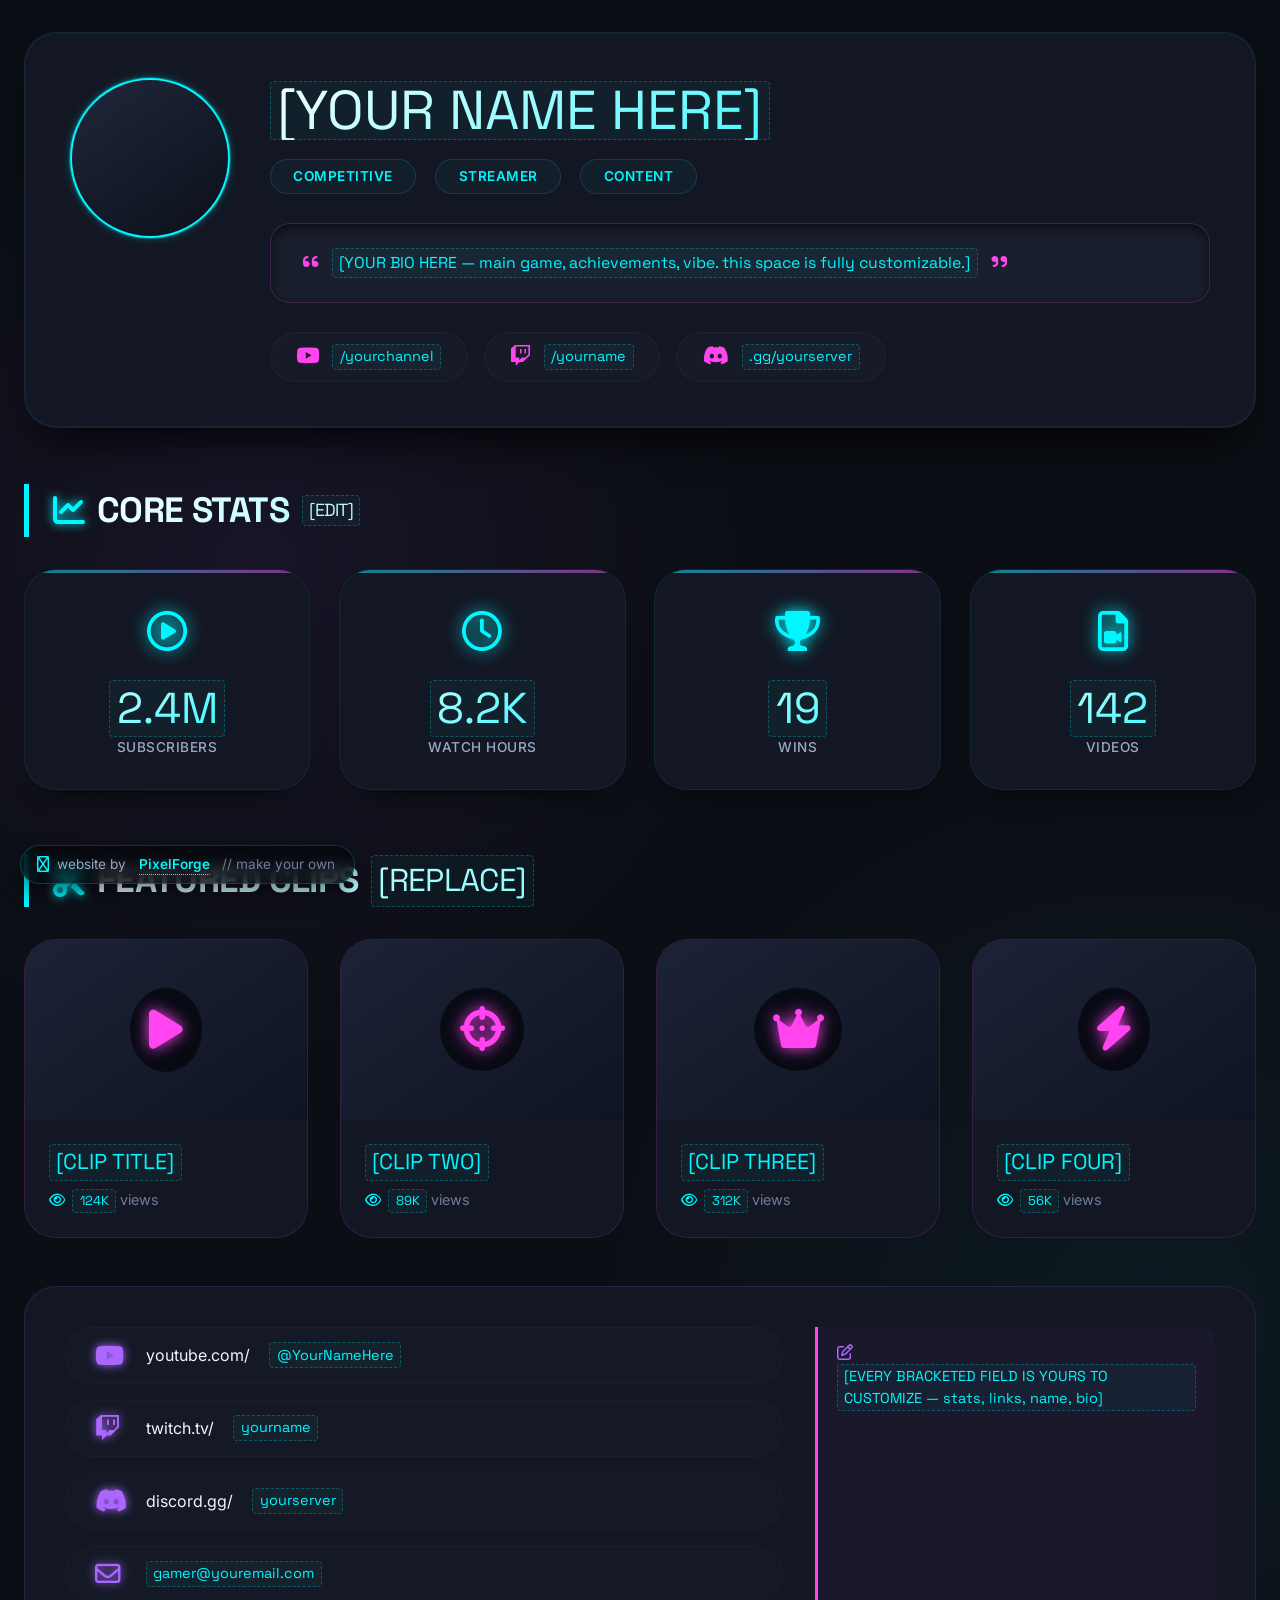
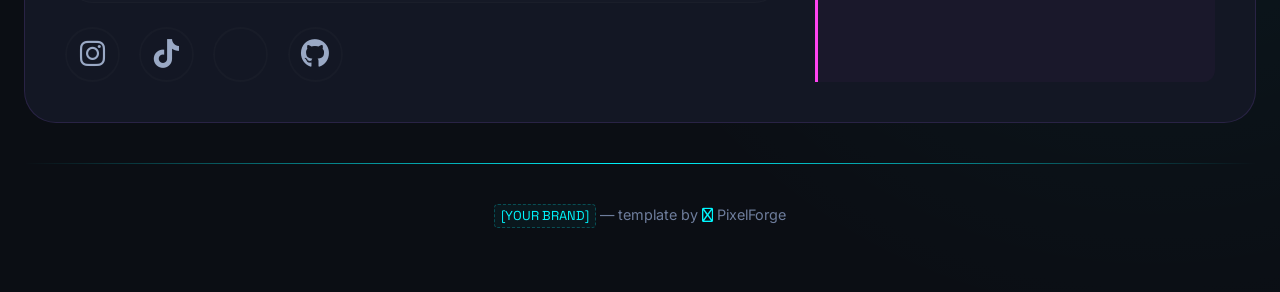
==== gamerexample.html @ 0cd2b191 "Create gamerexample.html" ====
<!DOCTYPE html>
<html lang="en">
<head>
  <meta charset="UTF-8">
  <meta name="viewport" content="width=device-width, initial-scale=1.0">
  <title>neon//axiom · gamer portfolio template</title>
  <!-- Font Awesome 6 (free) -->
  <link rel="stylesheet" href="https://cdnjs.cloudflare.com/ajax/libs/font-awesome/6.0.0-beta3/css/all.min.css">
  <!-- Google Fonts: Inter + Space Grotesk for sharp tech vibe -->
  <link rel="preconnect" href="https://fonts.googleapis.com">
  <link rel="preconnect" href="https://fonts.gstatic.com" crossorigin>
  <link href="https://fonts.googleapis.com/css2?family=Inter:opsz,wght@14..32,400;14..32,600;14..32,800&family=Space+Grotesk:wght@400;500;700&display=swap" rel="stylesheet">
  <style>
    /* -------------------- RESET — hard clean -------------------- */
    * {
      margin: 0;
      padding: 0;
      box-sizing: border-box;
    }

    /* -------------------- DESIGN TOKENS — precise -------------------- */
    :root {
      --black: #03050a;
      --bg-deep: #0b0e14;
      --bg-elevated: #131724;
      --bg-card: #1a1f2d;
      --border-dim: rgba(20, 240, 255, 0.08);
      --border-active: rgba(0, 255, 255, 0.3);
      --text-primary: #f0f6ff;
      --text-secondary: #9aa9c5;
      --text-muted: #6e7d9c;
      --neon-cyan: #00f7ff;
      --neon-magenta: #ff44f0;
      --neon-purple: #aa66ff;
      --glow-cyan: 0 0 2px #00f7ff, 0 0 8px rgba(0, 247, 255, 0.3);
      --glow-magenta: 0 0 2px #ff44f0, 0 0 8px rgba(255, 68, 240, 0.3);
      --transition: all 0.2s cubic-bezier(0.16, 1, 0.3, 1);
      --radius-xl: 2rem;
      --radius-lg: 1.25rem;
      --radius-md: 0.75rem;
      --font-display: 'Space Grotesk', sans-serif;
      --font-body: 'Inter', sans-serif;
    }

    body {
      background: var(--bg-deep);
      background-image: 
        radial-gradient(circle at 20% 30%, rgba(170, 102, 255, 0.08) 0%, transparent 30%),
        radial-gradient(circle at 90% 70%, rgba(0, 247, 255, 0.05) 0%, transparent 35%);
      font-family: var(--font-body);
      color: var(--text-primary);
      line-height: 1.5;
      min-height: 100vh;
      display: flex;
      align-items: center;
      justify-content: center;
      padding: 2rem 1.5rem;
    }

    .template-container {
      max-width: 1300px;
      width: 100%;
      margin: 0 auto;
      position: relative;
    }

    /* -------------------- UTILITY — placeholder markers (subtle) -------------------- */
    .placeholder-marker {
      display: inline-block;
      background: rgba(0, 247, 255, 0.04);
      border: 1px dashed rgba(0, 247, 255, 0.25);
      border-radius: 4px;
      padding: 0.08rem 0.4rem;
      font-family: var(--font-display);
      font-weight: 400;
      color: var(--neon-cyan);
      transition: var(--transition);
      font-size: 0.9em;
    }
    .placeholder-marker:hover {
      background: rgba(0, 247, 255, 0.1);
      border-color: var(--neon-cyan);
      box-shadow: var(--glow-cyan);
    }

    .placeholder-block {
      background: rgba(255, 68, 240, 0.03);
      border-left: 3px solid var(--neon-magenta);
      padding: 0.8rem 1.2rem;
      border-radius: 0 var(--radius-md) var(--radius-md) 0;
      font-size: 1rem;
      color: var(--text-secondary);
    }

    /* -------------------- SECTION TITLES -------------------- */
    .section-heading {
      font-family: var(--font-display);
      font-weight: 700;
      font-size: 2.2rem;
      letter-spacing: -0.02em;
      margin-bottom: 2rem;
      display: flex;
      align-items: center;
      gap: 0.8rem;
      border-left: 5px solid var(--neon-cyan);
      padding-left: 1.5rem;
      text-transform: uppercase;
      background: linear-gradient(135deg, #fff, var(--neon-cyan));
      -webkit-background-clip: text;
      -webkit-text-fill-color: transparent;
      background-clip: text;
    }
    .section-heading i {
      color: var(--neon-cyan);
      -webkit-text-fill-color: initial;
      background: none;
      font-size: 2rem;
      filter: drop-shadow(0 0 5px currentColor);
    }

    /* -------------------- HEADER / PROFILE (premium card) -------------------- */
    .profile-panel {
      display: flex;
      flex-wrap: wrap;
      gap: 2.5rem;
      background: var(--bg-elevated);
      border-radius: var(--radius-xl);
      padding: 2.8rem;
      margin-bottom: 3.5rem;
      border: 1px solid var(--border-dim);
      box-shadow: 0 25px 45px -20px #000, 0 0 0 1px rgba(0,247,255,0.05) inset;
      backdrop-filter: blur(8px);
    }

    .profile-avatar {
      flex: 0 0 160px;
      height: 160px;
      background: linear-gradient(145deg, #20273a, #0c101b);
      border-radius: 50%;
      display: flex;
      align-items: center;
      justify-content: center;
      font-size: 5.2rem;
      color: var(--neon-cyan);
      border: 2px solid var(--neon-cyan);
      box-shadow: var(--glow-cyan);
      transition: var(--transition);
    }
    .profile-avatar:hover {
      border-color: var(--neon-magenta);
      box-shadow: 0 0 0 3px rgba(255,68,240,0.5), 0 0 30px #ff44f0;
      transform: scale(1.02);
    }

    .profile-info {
      flex: 1;
      min-width: 300px;
    }

    .display-name {
      font-size: 3.8rem;
      font-weight: 800;
      font-family: var(--font-display);
      line-height: 1;
      margin-bottom: 0.75rem;
      background: linear-gradient(145deg, #ffffff, var(--neon-cyan) 80%);
      -webkit-background-clip: text;
      -webkit-text-fill-color: transparent;
    }

    .badge-strip {
      display: flex;
      flex-wrap: wrap;
      gap: 0.7rem 1.2rem;
      margin: 1.2rem 0 1rem;
    }
    .badge-strip span {
      background: rgba(0,247,255,0.03);
      border: 1px solid rgba(0,247,255,0.15);
      border-radius: 40px;
      padding: 0.4rem 1.4rem;
      font-size: 0.85rem;
      font-weight: 600;
      letter-spacing: 0.5px;
      color: var(--neon-cyan);
      text-transform: uppercase;
    }

    .bio-card {
      background: var(--bg-card);
      border-radius: var(--radius-lg);
      padding: 1.5rem 2rem;
      margin: 1.8rem 0;
      border: 1px solid rgba(255,68,240,0.15);
      box-shadow: inset 0 4px 12px rgba(0,0,0,0.6);
      color: var(--text-secondary);
      font-size: 1.1rem;
      line-height: 1.6;
    }

    .social-links-row {
      display: flex;
      flex-wrap: wrap;
      gap: 1rem;
    }
    .social-chip {
      background: rgba(255,255,255,0.02);
      border: 1px solid rgba(255,255,255,0.03);
      border-radius: 60px;
      padding: 0.7rem 1.6rem;
      display: inline-flex;
      align-items: center;
      gap: 0.8rem;
      font-size: 1rem;
      color: var(--text-primary);
      text-decoration: none;
      transition: var(--transition);
    }
    .social-chip i {
      color: var(--neon-magenta);
      font-size: 1.3rem;
    }
    .social-chip:hover {
      border-color: var(--neon-magenta);
      box-shadow: 0 0 15px var(--neon-magenta);
      background: rgba(255,68,240,0.1);
      transform: translateY(-2px);
    }

    /* -------------------- STATS CARDS (minimal, strong) -------------------- */
    .stat-grid {
      display: grid;
      grid-template-columns: repeat(auto-fit, minmax(180px, 1fr));
      gap: 1.8rem;
      margin-bottom: 4rem;
    }

    .stat-tile {
      background: var(--bg-elevated);
      border-radius: var(--radius-xl);
      padding: 2rem 1.5rem;
      border: 1px solid var(--border-dim);
      transition: var(--transition);
      text-align: center;
      box-shadow: 0 15px 30px -20px #000;
      position: relative;
      overflow: hidden;
    }
    .stat-tile::after {
      content: '';
      position: absolute;
      top: 0;
      left: 0;
      width: 100%;
      height: 3px;
      background: linear-gradient(90deg, var(--neon-cyan), var(--neon-magenta));
      opacity: 0.5;
    }
    .stat-tile:hover {
      border-color: var(--neon-cyan);
      box-shadow: 0 0 20px rgba(0,247,255,0.2), 0 20px 30px -18px #000;
      transform: translateY(-4px);
    }

    .stat-icon {
      font-size: 2.5rem;
      color: var(--neon-cyan);
      filter: drop-shadow(0 0 8px currentColor);
      margin-bottom: 1rem;
    }

    .stat-number {
      font-family: var(--font-display);
      font-size: 3rem;
      font-weight: 700;
      line-height: 1.2;
      background: linear-gradient(145deg, #fff, var(--neon-cyan));
      -webkit-background-clip: text;
      -webkit-text-fill-color: transparent;
    }

    .stat-label {
      color: var(--text-secondary);
      font-weight: 500;
      text-transform: uppercase;
      letter-spacing: 0.5px;
      font-size: 0.85rem;
    }

    /* -------------------- CLIPS GRID (gaming showcase) -------------------- */
    .clips-grid {
      display: grid;
      grid-template-columns: repeat(auto-fit, minmax(260px, 1fr));
      gap: 2rem;
      margin: 2rem 0 3rem;
    }

    .clip-frame {
      background: var(--bg-elevated);
      border-radius: var(--radius-xl);
      border: 1px solid rgba(255,68,240,0.15);
      transition: var(--transition);
      overflow: hidden;
    }
    .clip-frame:hover {
      border-color: var(--neon-magenta);
      box-shadow: 0 0 28px rgba(255,68,240,0.25);
      transform: scale(1.02) translateY(-5px);
    }

    .clip-thumb {
      background: linear-gradient(145deg, #1c2337, #0f1422);
      height: 180px;
      display: flex;
      align-items: center;
      justify-content: center;
      font-size: 3.8rem;
      color: var(--neon-magenta);
      text-shadow: 0 0 15px currentColor;
      position: relative;
    }
    .clip-thumb i {
      background: rgba(3,5,10,0.7);
      padding: 1.2rem;
      border-radius: 50%;
      backdrop-filter: blur(4px);
      font-size: 2.8rem;
    }

    .clip-meta {
      padding: 1.5rem;
    }
    .clip-title {
      font-size: 1.5rem;
      font-weight: 700;
      font-family: var(--font-display);
      display: flex;
      justify-content: space-between;
      align-items: center;
      margin-bottom: 0.5rem;
    }
    .clip-views {
      color: var(--text-muted);
      font-size: 0.9rem;
    }
    .clip-views i {
      color: var(--neon-cyan);
      margin-right: 0.2rem;
    }

    /* -------------------- CONTACT / SOCIAL SECTION (clean) -------------------- */
    .contact-section {
      background: var(--bg-elevated);
      border-radius: var(--radius-xl);
      padding: 2.5rem;
      border: 1px solid rgba(170,102,255,0.15);
      margin-top: 2rem;
      display: flex;
      flex-wrap: wrap;
      gap: 2rem;
    }

    .contact-list {
      flex: 2;
      min-width: 280px;
    }

    .contact-item {
      display: flex;
      align-items: center;
      gap: 1.2rem;
      background: rgba(255,255,255,0.01);
      border: 1px solid rgba(255,255,255,0.02);
      border-radius: 60px;
      padding: 0.9rem 1.8rem;
      margin-bottom: 1rem;
      transition: var(--transition);
    }
    .contact-item i {
      width: 2rem;
      color: var(--neon-purple);
      font-size: 1.6rem;
      filter: drop-shadow(0 0 5px currentColor);
    }
    .contact-item:hover {
      border-color: var(--neon-purple);
      box-shadow: 0 0 18px rgba(170,102,255,0.3);
      background: rgba(170,102,255,0.05);
    }
    .contact-item a {
      color: var(--text-primary);
      text-decoration: none;
      border-bottom: 1px dashed var(--neon-purple);
    }

    .social-grid {
      display: flex;
      gap: 1.2rem;
      flex-wrap: wrap;
      margin-top: 1.5rem;
    }
    .social-icon {
      width: 55px;
      height: 55px;
      border-radius: 55px;
      border: 2px solid rgba(255,255,255,0.02);
      display: flex;
      align-items: center;
      justify-content: center;
      font-size: 1.8rem;
      color: var(--text-secondary);
      transition: var(--transition);
      text-decoration: none;
    }
    .social-icon:hover {
      border-color: var(--neon-cyan);
      color: var(--neon-cyan);
      box-shadow: 0 0 20px var(--neon-cyan);
      transform: translateY(-4px);
    }

    /* -------------------- PIXELFORGE TRADEMARK (bottom left) -------------------- */
    .pixelforge-brand {
      position: fixed;
      bottom: 16px;
      left: 20px;
      z-index: 999;
      background: rgba(3,5,10,0.7);
      backdrop-filter: blur(8px);
      border: 1px solid rgba(0,247,255,0.2);
      border-radius: 40px;
      padding: 0.5rem 1.2rem 0.5rem 1rem;
      font-size: 0.85rem;
      color: var(--text-secondary);
      box-shadow: 0 8px 20px rgba(0,0,0,0.5);
      transition: var(--transition);
      display: inline-flex;
      align-items: center;
      gap: 0.5rem;
      font-family: var(--font-body);
    }
    .pixelforge-brand i {
      color: var(--neon-cyan);
      font-size: 1rem;
    }
    .pixelforge-brand a {
      color: var(--neon-cyan);
      text-decoration: none;
      font-weight: 600;
      margin-left: 0.3rem;
      border-bottom: 1px dotted currentColor;
    }
    .pixelforge-brand a:hover {
      color: var(--neon-magenta);
    }
    .pixelforge-brand:hover {
      border-color: var(--neon-cyan);
      box-shadow: 0 0 15px rgba(0,247,255,0.3);
    }

    /* -------------------- RESPONSIVE -------------------- */
    @media (max-width: 700px) {
      .profile-panel { text-align: center; justify-content: center; }
      .display-name { font-size: 2.8rem; }
      .section-heading { font-size: 1.8rem; }
      .pixelforge-brand { bottom: 10px; left: 10px; font-size: 0.75rem; padding: 0.3rem 0.9rem; }
    }

    /* tiny additional polish */
    hr {
      border: none;
      height: 1px;
      background: linear-gradient(90deg, transparent, var(--neon-cyan), transparent);
      margin: 2.5rem 0 1.5rem;
    }
  </style>
</head>
<body>
  <div class="template-container">

    <!-- PROFILE HEADER — every placeholder is intentional, no emoji -->
    <div class="profile-panel">
      <div class="profile-avatar">
        <i class="fa-solid fa-joystick"></i>
      </div>
      <div class="profile-info">
        <div class="display-name">
          <span class="placeholder-marker">[YOUR NAME HERE]</span>
        </div>
        <div class="badge-strip">
          <span>COMPETITIVE</span>
          <span>STREAMER</span>
          <span>CONTENT</span>
        </div>
        <div class="bio-card">
          <i class="fa-solid fa-quote-left" style="color: var(--neon-magenta); margin-right: 0.5rem;"></i>
          <span class="placeholder-marker">[YOUR BIO HERE — main game, achievements, vibe. this space is fully customizable.]</span>
          <i class="fa-solid fa-quote-right" style="color: var(--neon-magenta); margin-left: 0.5rem;"></i>
        </div>
        <div class="social-links-row">
          <a href="#" class="social-chip"><i class="fa-brands fa-youtube"></i> <span class="placeholder-marker">/yourchannel</span></a>
          <a href="#" class="social-chip"><i class="fa-brands fa-twitch"></i> <span class="placeholder-marker">/yourname</span></a>
          <a href="#" class="social-chip"><i class="fa-brands fa-discord"></i> <span class="placeholder-marker">.gg/yourserver</span></a>
        </div>
      </div>
    </div>

    <!-- STATS GRID — strong numbers -->
    <div>
      <div class="section-heading">
        <i class="fa-solid fa-chart-line"></i> core stats <span class="placeholder-marker" style="font-size: 1.1rem;">[edit]</span>
      </div>
      <div class="stat-grid">
        <div class="stat-tile">
          <div class="stat-icon"><i class="fa-regular fa-circle-play"></i></div>
          <div class="stat-number"><span class="placeholder-marker">2.4M</span></div>
          <div class="stat-label">subscribers</div>
        </div>
        <div class="stat-tile">
          <div class="stat-icon"><i class="fa-regular fa-clock"></i></div>
          <div class="stat-number"><span class="placeholder-marker">8.2K</span></div>
          <div class="stat-label">watch hours</div>
        </div>
        <div class="stat-tile">
          <div class="stat-icon"><i class="fa-solid fa-trophy"></i></div>
          <div class="stat-number"><span class="placeholder-marker">19</span></div>
          <div class="stat-label">wins</div>
        </div>
        <div class="stat-tile">
          <div class="stat-icon"><i class="fa-regular fa-file-video"></i></div>
          <div class="stat-number"><span class="placeholder-marker">142</span></div>
          <div class="stat-label">videos</div>
        </div>
      </div>
    </div>

    <!-- CLIPS SECTION (featured) -->
    <div>
      <div class="section-heading">
        <i class="fa-solid fa-scissors"></i> featured clips <span class="placeholder-marker">[replace]</span>
      </div>
      <div class="clips-grid">
        <div class="clip-frame">
          <div class="clip-thumb"><i class="fa-solid fa-play"></i></div>
          <div class="clip-meta">
            <div class="clip-title">
              <span class="placeholder-marker">[CLIP TITLE]</span>
            </div>
            <div class="clip-views"><i class="fa-regular fa-eye"></i> <span class="placeholder-marker">124K</span> views</div>
          </div>
        </div>
        <div class="clip-frame">
          <div class="clip-thumb"><i class="fa-solid fa-crosshairs"></i></div>
          <div class="clip-meta">
            <div class="clip-title">
              <span class="placeholder-marker">[CLIP TWO]</span>
            </div>
            <div class="clip-views"><i class="fa-regular fa-eye"></i> <span class="placeholder-marker">89K</span> views</div>
          </div>
        </div>
        <div class="clip-frame">
          <div class="clip-thumb"><i class="fa-solid fa-crown"></i></div>
          <div class="clip-meta">
            <div class="clip-title">
              <span class="placeholder-marker">[CLIP THREE]</span>
            </div>
            <div class="clip-views"><i class="fa-regular fa-eye"></i> <span class="placeholder-marker">312K</span> views</div>
          </div>
        </div>
        <div class="clip-frame">
          <div class="clip-thumb"><i class="fa-solid fa-bolt"></i></div>
          <div class="clip-meta">
            <div class="clip-title">
              <span class="placeholder-marker">[CLIP FOUR]</span>
            </div>
            <div class="clip-views"><i class="fa-regular fa-eye"></i> <span class="placeholder-marker">56K</span> views</div>
          </div>
        </div>
      </div>
    </div>

    <!-- CONTACT + SOCIAL -->
    <div class="contact-section">
      <div class="contact-list">
        <div class="contact-item">
          <i class="fa-brands fa-youtube"></i> 
          youtube.com/<span class="placeholder-marker">@YourNameHere</span>
        </div>
        <div class="contact-item">
          <i class="fa-brands fa-twitch"></i> 
          twitch.tv/<span class="placeholder-marker">yourname</span>
        </div>
        <div class="contact-item">
          <i class="fa-brands fa-discord"></i> 
          discord.gg/<span class="placeholder-marker">yourserver</span>
        </div>
        <div class="contact-item">
          <i class="fa-regular fa-envelope"></i> 
          <span class="placeholder-marker">gamer@youremail.com</span>
        </div>
        <div class="social-grid">
          <a href="#" class="social-icon"><i class="fa-brands fa-instagram"></i></a>
          <a href="#" class="social-icon"><i class="fa-brands fa-tiktok"></i></a>
          <a href="#" class="social-icon"><i class="fa-brands fa-x-twitter"></i></a>
          <a href="#" class="social-icon"><i class="fa-brands fa-github"></i></a>
        </div>
      </div>
      <div class="placeholder-block" style="flex:1; min-width:200px;">
        <i class="fa-regular fa-pen-to-square" style="color: var(--neon-purple);"></i> 
        <span class="placeholder-marker">[EVERY BRACKETED FIELD IS YOURS TO CUSTOMIZE — stats, links, name, bio]</span>
      </div>
    </div>

    <!-- subtle divider -->
    <hr>

    <!-- bottom note — not a footer but still part of template -->
    <div style="text-align: center; color: var(--text-muted); font-size: 0.9rem; padding: 1rem 0 2rem;">
      <span class="placeholder-marker">[YOUR BRAND]</span> — template by <i class="fa-regular fa-cube" style="color: var(--neon-cyan);"></i> PixelForge
    </div>

    <!-- PIXELFORGE TRADEMARK — bottom left fixed (exactly as requested) -->
    <div class="pixelforge-brand">
      <i class="fa-regular fa-cube"></i> website by <a href="https://pixelforgebusiness.github.io" target="_blank">PixelForge</a> 
      <span style="color: var(--text-muted); margin-left: 0.25rem;">// make your own</span>
    </div>
  </div>
</body>
</html>
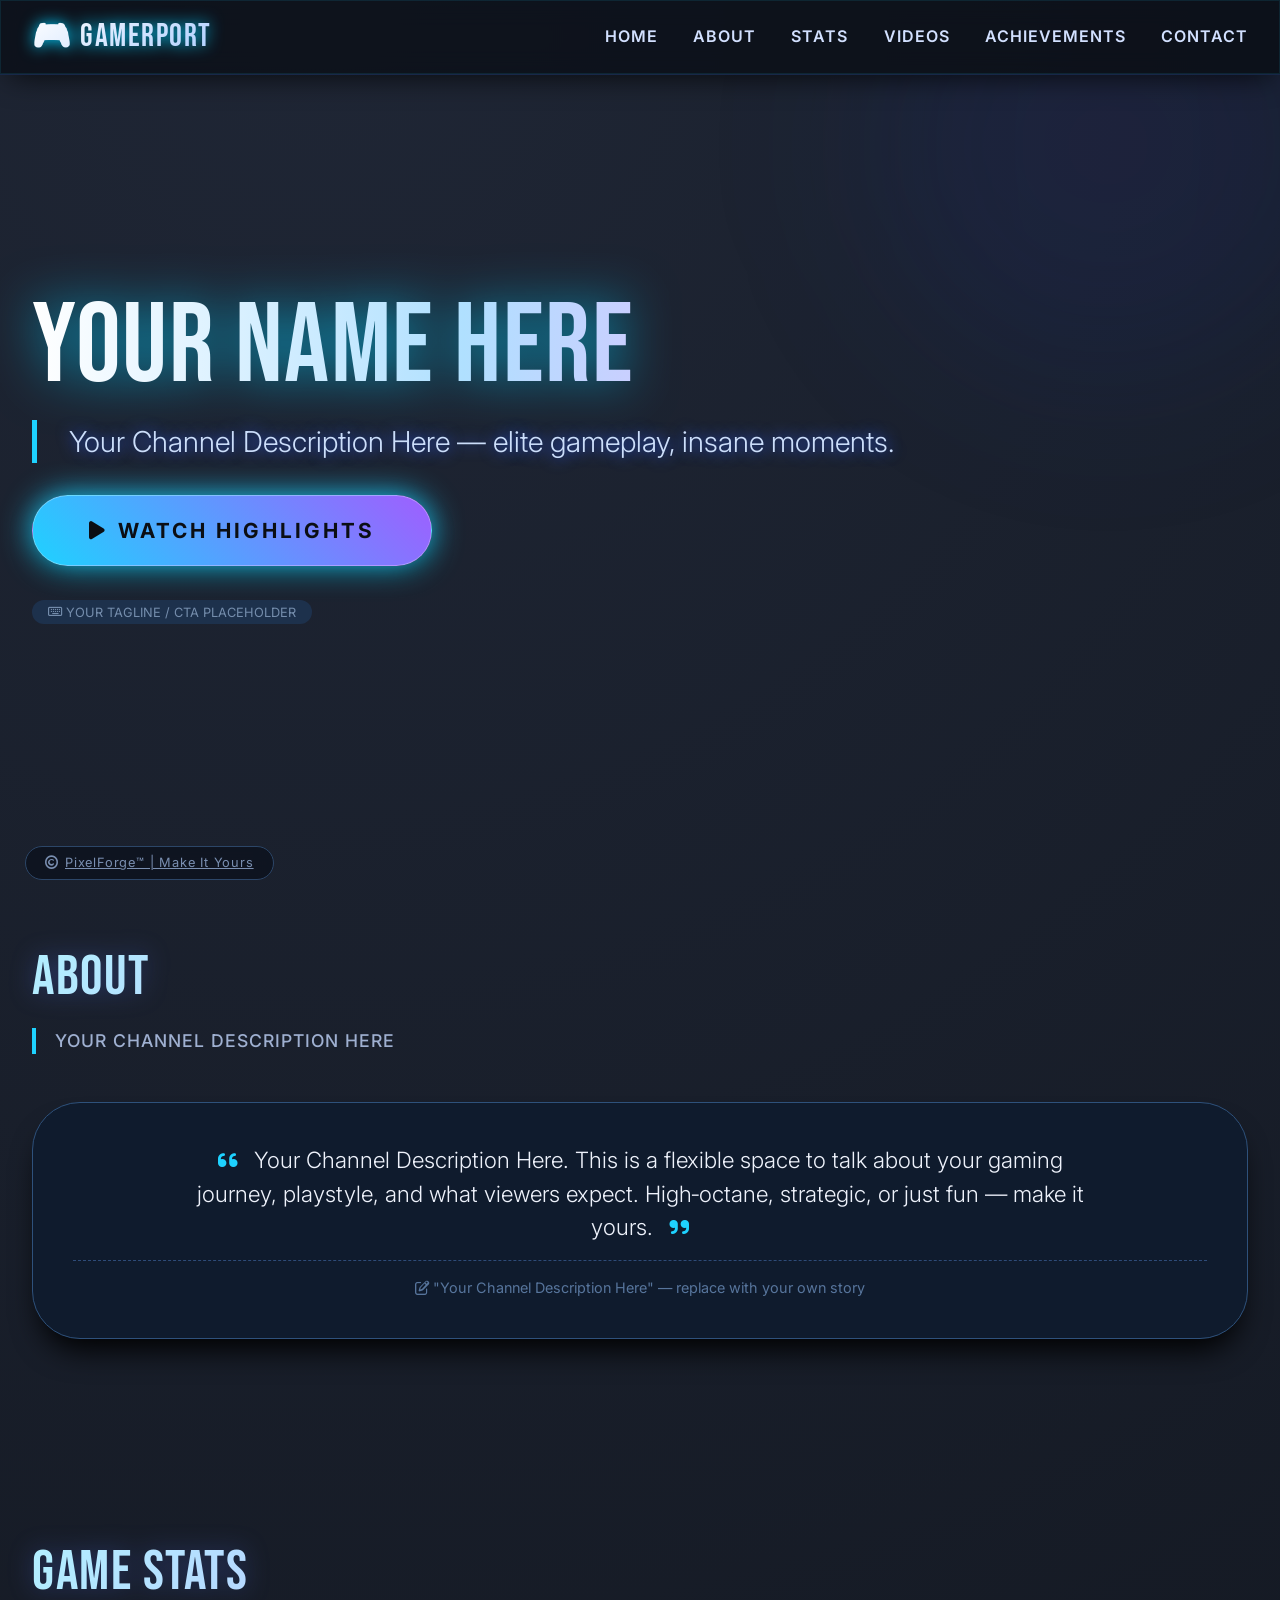
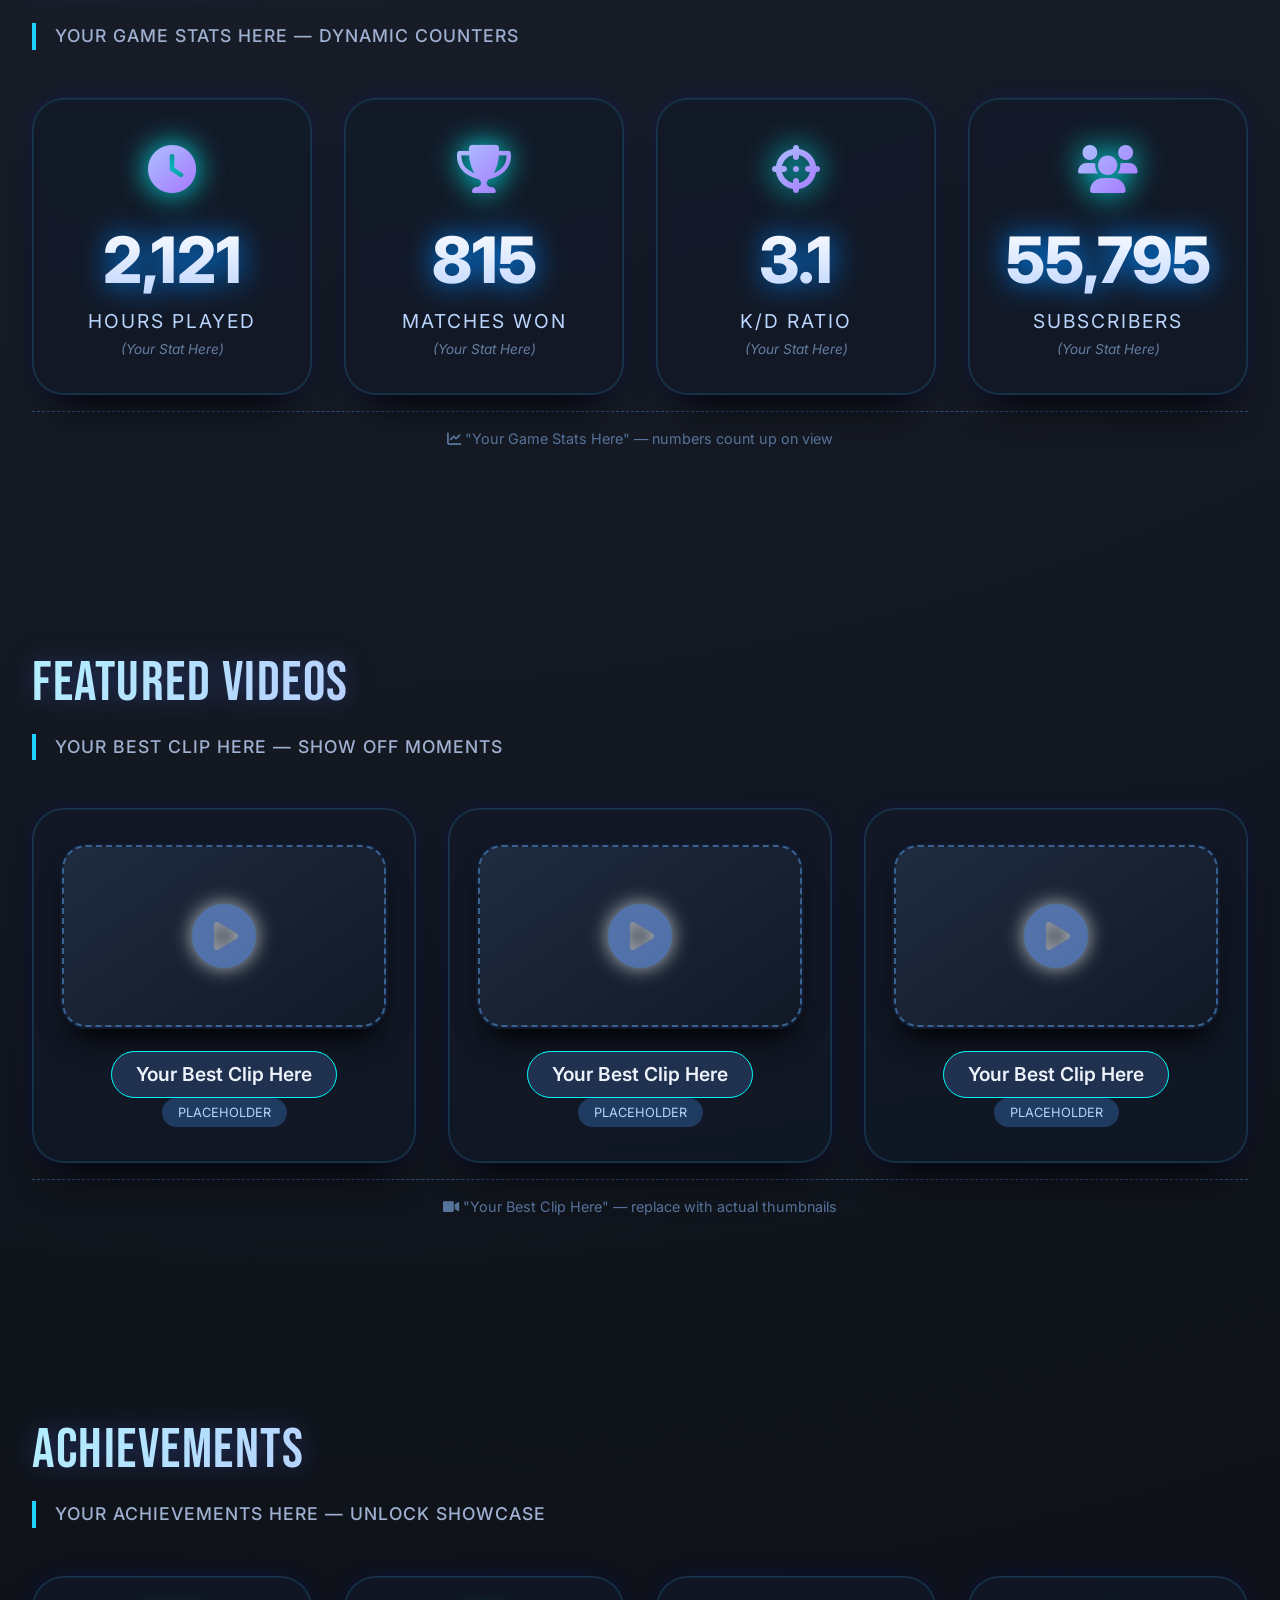
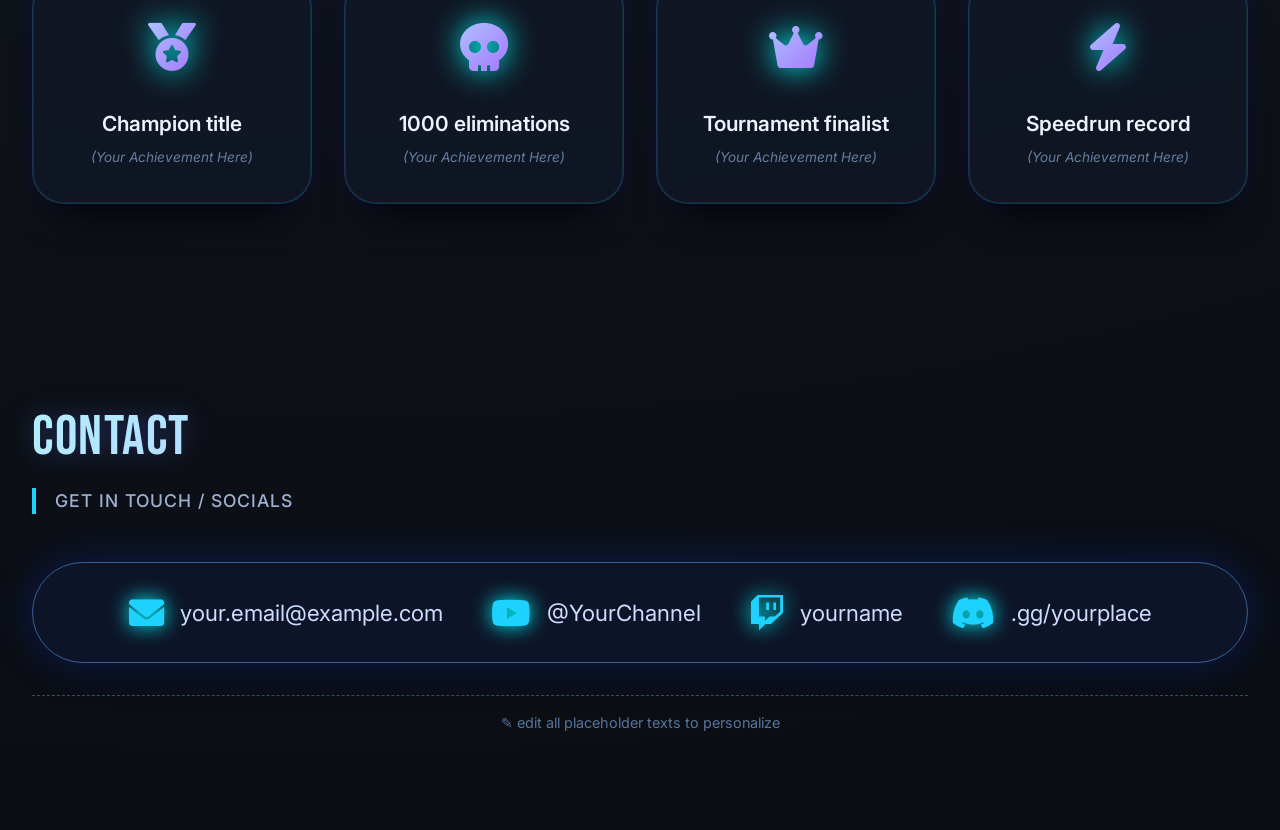
==== commit 59686fd6: "Update gamerexample.html" ====
--- a/gamerexample.html
+++ b/gamerexample.html
@@ -3,627 +3,672 @@
 <head>
   <meta charset="UTF-8">
   <meta name="viewport" content="width=device-width, initial-scale=1.0">
-  <title>neon//axiom · gamer portfolio template</title>
-  <!-- Font Awesome 6 (free) -->
+  <title>PixelForge · Gamer Portfolio</title>
+  <!-- Font Awesome 6 (free) + Google Fonts -->
   <link rel="stylesheet" href="https://cdnjs.cloudflare.com/ajax/libs/font-awesome/6.0.0-beta3/css/all.min.css">
-  <!-- Google Fonts: Inter + Space Grotesk for sharp tech vibe -->
-  <link rel="preconnect" href="https://fonts.googleapis.com">
-  <link rel="preconnect" href="https://fonts.gstatic.com" crossorigin>
-  <link href="https://fonts.googleapis.com/css2?family=Inter:opsz,wght@14..32,400;14..32,600;14..32,800&family=Space+Grotesk:wght@400;500;700&display=swap" rel="stylesheet">
+  <link href="https://fonts.googleapis.com/css2?family=Bebas+Neue&family=Inter:opsz,wght@14..32,400;14..32,500;14..32,600;14..32,700&display=swap" rel="stylesheet">
   <style>
-    /* -------------------- RESET — hard clean -------------------- */
     * {
       margin: 0;
       padding: 0;
       box-sizing: border-box;
     }
 
-    /* -------------------- DESIGN TOKENS — precise -------------------- */
-    :root {
-      --black: #03050a;
-      --bg-deep: #0b0e14;
-      --bg-elevated: #131724;
-      --bg-card: #1a1f2d;
-      --border-dim: rgba(20, 240, 255, 0.08);
-      --border-active: rgba(0, 255, 255, 0.3);
-      --text-primary: #f0f6ff;
-      --text-secondary: #9aa9c5;
-      --text-muted: #6e7d9c;
-      --neon-cyan: #00f7ff;
-      --neon-magenta: #ff44f0;
-      --neon-purple: #aa66ff;
-      --glow-cyan: 0 0 2px #00f7ff, 0 0 8px rgba(0, 247, 255, 0.3);
-      --glow-magenta: 0 0 2px #ff44f0, 0 0 8px rgba(255, 68, 240, 0.3);
-      --transition: all 0.2s cubic-bezier(0.16, 1, 0.3, 1);
-      --radius-xl: 2rem;
-      --radius-lg: 1.25rem;
-      --radius-md: 0.75rem;
-      --font-display: 'Space Grotesk', sans-serif;
-      --font-body: 'Inter', sans-serif;
+    html {
+      scroll-behavior: smooth;
     }
 
     body {
-      background: var(--bg-deep);
-      background-image: 
-        radial-gradient(circle at 20% 30%, rgba(170, 102, 255, 0.08) 0%, transparent 30%),
-        radial-gradient(circle at 90% 70%, rgba(0, 247, 255, 0.05) 0%, transparent 35%);
-      font-family: var(--font-body);
-      color: var(--text-primary);
+      background-color: #0b0e14;
+      background-image: radial-gradient(circle at 25% 0%, #1f2635 0%, #0a0d12 98%);
+      color: #eef2fb;
+      font-family: 'Inter', sans-serif;
       line-height: 1.5;
+      font-weight: 400;
       min-height: 100vh;
+      position: relative;
+    }
+
+    /* ===== CUSTOM SCROLLBAR ===== */
+    ::-webkit-scrollbar { width: 8px; }
+    ::-webkit-scrollbar-track { background: #131a24; }
+    ::-webkit-scrollbar-thumb { background: #3d4e6b; border-radius: 8px; }
+    ::-webkit-scrollbar-thumb:hover { background: #5f7bbf; }
+
+    /* ===== TYPOGRAPHY ===== */
+    h1, h2, h3, .nav-logo {
+      font-family: 'Bebas Neue', cursive;
+      letter-spacing: 1.5px;
+      font-weight: 400;
+      text-transform: uppercase;
+    }
+
+    h2 {
+      font-size: 3.5rem;
+      background: linear-gradient(130deg, #b2f0ff, #c57cff);
+      -webkit-background-clip: text;
+      -webkit-text-fill-color: transparent;
+      background-clip: text;
+      margin-bottom: 0.5rem;
+      filter: drop-shadow(0 0 12px #4f6fef55);
+    }
+
+    .section-sub {
+      color: #9fb0d1;
+      font-size: 1.1rem;
+      letter-spacing: 1px;
+      margin-bottom: 3rem;
+      border-left: 4px solid #1ed2ff;
+      padding-left: 1.2rem;
+      text-transform: uppercase;
+      font-weight: 500;
+    }
+
+    /* ===== NAVIGATION (sticky, glass) ===== */
+    nav {
+      position: sticky;
+      top: 0;
+      z-index: 50;
+      backdrop-filter: blur(12px);
+      background: rgba(8, 12, 19, 0.7);
+      border-bottom: 1px solid rgba(64, 128, 255, 0.2);
+      box-shadow: 0 10px 30px -10px rgba(0, 0, 0, 0.8), 0 0 0 1px rgba(30, 210, 255, 0.1) inset;
+    }
+
+    .nav-container {
+      max-width: 1400px;
+      margin: 0 auto;
+      padding: 0.8rem 2rem;
+      display: flex;
+      align-items: center;
+      justify-content: space-between;
+    }
+
+    .nav-logo {
+      font-size: 2rem;
+      background: linear-gradient(145deg, #fff, #aaccff);
+      -webkit-background-clip: text;
+      -webkit-text-fill-color: transparent;
+      filter: drop-shadow(0 0 8px #00d0ff);
+    }
+
+    .nav-links {
+      display: flex;
+      gap: 2.2rem;
+    }
+
+    .nav-links a {
+      color: #d2e0ff;
+      text-decoration: none;
+      font-weight: 600;
+      font-size: 1rem;
+      text-transform: uppercase;
+      letter-spacing: 1px;
+      padding: 0.4rem 0;
+      border-bottom: 2px solid transparent;
+      transition: 0.2s ease;
+    }
+
+    .nav-links a:hover {
+      color: #fff;
+      border-bottom-color: #1ed2ff;
+      text-shadow: 0 0 8px cyan;
+    }
+
+    /* ===== SECTIONS (reveal animation) ===== */
+    .section {
+      max-width: 1300px;
+      margin: 0 auto;
+      padding: 6rem 2rem;
+      opacity: 0;
+      transform: translateY(40px);
+      transition: opacity 0.8s cubic-bezier(0.2, 0.9, 0.1, 1), transform 0.8s cubic-bezier(0.2, 0.9, 0.1, 1);
+    }
+
+    .section.show {
+      opacity: 1;
+      transform: translateY(0);
+    }
+
+    /* ===== HERO ===== */
+    .hero {
+      min-height: 85vh;
+      display: flex;
+      align-items: center;
+      position: relative;
+      overflow: hidden;
+    }
+
+    .hero::after {
+      content: '';
+      position: absolute;
+      top: -30%;
+      right: -10%;
+      width: 600px;
+      height: 600px;
+      background: radial-gradient(circle, #4b2c8f20 0%, #1030a020 40%, transparent 70%);
+      filter: blur(70px);
+      z-index: -1;
+    }
+
+    .hero-content {
+      max-width: 900px;
+    }
+
+    .hero h1 {
+      font-size: 7rem;
+      line-height: 1;
+      background: linear-gradient(to right, #fff, #b0e0ff, #f0b5ff);
+      -webkit-background-clip: text;
+      -webkit-text-fill-color: transparent;
+      filter: drop-shadow(0 0 25px #00d0ffaa);
+      margin-bottom: 1rem;
+    }
+
+    .hero-tagline {
+      font-size: 1.8rem;
+      font-weight: 300;
+      color: #ccdefa;
+      text-shadow: 0 0 15px #2f5eff;
+      margin-bottom: 2rem;
+      border-left: 5px solid #1ed2ff;
+      padding-left: 2rem;
+    }
+
+    .cta-btn {
+      display: inline-block;
+      padding: 1.2rem 3.5rem;
+      font-size: 1.3rem;
+      font-weight: 700;
+      text-transform: uppercase;
+      letter-spacing: 3px;
+      color: #0b0e14;
+      background: linear-gradient(45deg, #1ed2ff, #9f5eff);
+      border: none;
+      border-radius: 60px;
+      box-shadow: 0 0 30px #1ed2ff, 0 8px 20px rgba(0,0,0,0.6);
+      cursor: pointer;
+      transition: all 0.2s ease;
+      text-decoration: none;
+      border: 1px solid rgba(255,255,255,0.3);
+    }
+
+    .cta-btn:hover {
+      transform: scale(1.07);
+      box-shadow: 0 0 50px #7fcdff, 0 0 30px #a06eff;
+      background: linear-gradient(45deg, #a06eff, #1ed2ff);
+    }
+
+    /* ===== CARDS (stats, achievements, videos) ===== */
+    .grid-3, .stats-grid, .achievements-grid {
+      display: grid;
+      grid-template-columns: repeat(auto-fit, minmax(280px, 1fr));
+      gap: 2rem;
+      margin-top: 2rem;
+    }
+
+    .stat-card, .video-card, .achievement-card {
+      background: rgba(18, 25, 40, 0.7);
+      backdrop-filter: blur(4px);
+      border: 1px solid rgba(80, 160, 255, 0.2);
+      border-radius: 32px;
+      padding: 2.2rem 1.8rem;
+      box-shadow: 0 30px 40px -25px black, 0 0 0 1px rgba(0, 255, 255, 0.1) inset, 0 0 20px #0022ff20;
+      transition: transform 0.25s ease, box-shadow 0.3s ease;
+      text-align: center;
+      display: flex;
+      flex-direction: column;
+      align-items: center;
+    }
+
+    .stat-card:hover, .video-card:hover, .achievement-card:hover {
+      transform: translateY(-10px) scale(1.02);
+      box-shadow: 0 30px 50px -20px #0066ff, 0 0 0 2px rgba(30, 210, 255, 0.6) inset, 0 0 40px #1ed2ff;
+    }
+
+    .stat-icon, .achievement-icon {
+      font-size: 3rem;
+      background: linear-gradient(135deg, #adc9ff, #a56eff);
+      -webkit-background-clip: text;
+      -webkit-text-fill-color: transparent;
+      margin-bottom: 1rem;
+      filter: drop-shadow(0 0 15px cyan);
+    }
+
+    .stat-number {
+      font-size: 4rem;
+      font-weight: 800;
+      line-height: 1.2;
+      background: linear-gradient(to bottom, #fff, #bdd4ff);
+      -webkit-background-clip: text;
+      -webkit-text-fill-color: transparent;
+      filter: drop-shadow(0 0 15px #0088ff);
+    }
+
+    .stat-label {
+      font-size: 1.2rem;
+      text-transform: uppercase;
+      letter-spacing: 2px;
+      color: #bbd6ff;
+      margin: 0.5rem 0 0.2rem;
+    }
+
+    .stat-placeholder {
+      font-size: 0.85rem;
+      color: #657ea0;
+      font-style: italic;
+    }
+
+    /* video placeholder */
+    .video-thumb {
+      width: 100%;
+      aspect-ratio: 16 / 9;
+      background: linear-gradient(145deg, #1f2b3f, #111927);
+      border-radius: 24px;
       display: flex;
       align-items: center;
       justify-content: center;
-      padding: 2rem 1.5rem;
-    }
-
-    .template-container {
-      max-width: 1300px;
-      width: 100%;
-      margin: 0 auto;
+      margin-bottom: 1.5rem;
+      border: 2px dashed #3b6190;
+      box-shadow: 0 0 0 2px #0f1a2e, 0 20px 30px -10px #000;
       position: relative;
     }
 
-    /* -------------------- UTILITY — placeholder markers (subtle) -------------------- */
-    .placeholder-marker {
-      display: inline-block;
-      background: rgba(0, 247, 255, 0.04);
-      border: 1px dashed rgba(0, 247, 255, 0.25);
-      border-radius: 4px;
-      padding: 0.08rem 0.4rem;
-      font-family: var(--font-display);
-      font-weight: 400;
-      color: var(--neon-cyan);
-      transition: var(--transition);
-      font-size: 0.9em;
-    }
-    .placeholder-marker:hover {
-      background: rgba(0, 247, 255, 0.1);
-      border-color: var(--neon-cyan);
-      box-shadow: var(--glow-cyan);
-    }
-
-    .placeholder-block {
-      background: rgba(255, 68, 240, 0.03);
-      border-left: 3px solid var(--neon-magenta);
-      padding: 0.8rem 1.2rem;
-      border-radius: 0 var(--radius-md) var(--radius-md) 0;
-      font-size: 1rem;
-      color: var(--text-secondary);
-    }
-
-    /* -------------------- SECTION TITLES -------------------- */
-    .section-heading {
-      font-family: var(--font-display);
-      font-weight: 700;
-      font-size: 2.2rem;
-      letter-spacing: -0.02em;
-      margin-bottom: 2rem;
-      display: flex;
-      align-items: center;
-      gap: 0.8rem;
-      border-left: 5px solid var(--neon-cyan);
-      padding-left: 1.5rem;
+    .video-thumb i {
+      font-size: 4rem;
+      color: #6d94dd;
+      opacity: 0.7;
+      text-shadow: 0 0 20px white;
+    }
+
+    .video-card p {
+      font-size: 1.2rem;
+      font-weight: 600;
+      background: #1d314d80;
+      padding: 0.5rem 1.5rem;
+      border-radius: 40px;
+      backdrop-filter: blur(4px);
+      border: 1px solid cyan;
+    }
+
+    .placeholder-badge {
+      color: #b0d5ff;
+      background: #1f3b60;
+      padding: 0.3rem 1rem;
+      border-radius: 30px;
+      font-size: 0.8rem;
       text-transform: uppercase;
-      background: linear-gradient(135deg, #fff, var(--neon-cyan));
-      -webkit-background-clip: text;
-      -webkit-text-fill-color: transparent;
-      background-clip: text;
-    }
-    .section-heading i {
-      color: var(--neon-cyan);
-      -webkit-text-fill-color: initial;
-      background: none;
-      font-size: 2rem;
-      filter: drop-shadow(0 0 5px currentColor);
-    }
-
-    /* -------------------- HEADER / PROFILE (premium card) -------------------- */
-    .profile-panel {
+    }
+
+    /* achievement card extra */
+    .achievement-card p {
+      font-weight: 600;
+      font-size: 1.3rem;
+      margin: 0.5rem 0;
+    }
+
+    /* contact */
+    .contact-links {
       display: flex;
       flex-wrap: wrap;
-      gap: 2.5rem;
-      background: var(--bg-elevated);
-      border-radius: var(--radius-xl);
-      padding: 2.8rem;
-      margin-bottom: 3.5rem;
-      border: 1px solid var(--border-dim);
-      box-shadow: 0 25px 45px -20px #000, 0 0 0 1px rgba(0,247,255,0.05) inset;
-      backdrop-filter: blur(8px);
-    }
-
-    .profile-avatar {
-      flex: 0 0 160px;
-      height: 160px;
-      background: linear-gradient(145deg, #20273a, #0c101b);
-      border-radius: 50%;
-      display: flex;
-      align-items: center;
+      gap: 3rem;
       justify-content: center;
-      font-size: 5.2rem;
-      color: var(--neon-cyan);
-      border: 2px solid var(--neon-cyan);
-      box-shadow: var(--glow-cyan);
-      transition: var(--transition);
-    }
-    .profile-avatar:hover {
-      border-color: var(--neon-magenta);
-      box-shadow: 0 0 0 3px rgba(255,68,240,0.5), 0 0 30px #ff44f0;
-      transform: scale(1.02);
-    }
-
-    .profile-info {
-      flex: 1;
-      min-width: 300px;
-    }
-
-    .display-name {
-      font-size: 3.8rem;
-      font-weight: 800;
-      font-family: var(--font-display);
-      line-height: 1;
-      margin-bottom: 0.75rem;
-      background: linear-gradient(145deg, #ffffff, var(--neon-cyan) 80%);
-      -webkit-background-clip: text;
-      -webkit-text-fill-color: transparent;
-    }
-
-    .badge-strip {
-      display: flex;
-      flex-wrap: wrap;
-      gap: 0.7rem 1.2rem;
-      margin: 1.2rem 0 1rem;
-    }
-    .badge-strip span {
-      background: rgba(0,247,255,0.03);
-      border: 1px solid rgba(0,247,255,0.15);
-      border-radius: 40px;
-      padding: 0.4rem 1.4rem;
-      font-size: 0.85rem;
-      font-weight: 600;
-      letter-spacing: 0.5px;
-      color: var(--neon-cyan);
-      text-transform: uppercase;
-    }
-
-    .bio-card {
-      background: var(--bg-card);
-      border-radius: var(--radius-lg);
-      padding: 1.5rem 2rem;
-      margin: 1.8rem 0;
-      border: 1px solid rgba(255,68,240,0.15);
-      box-shadow: inset 0 4px 12px rgba(0,0,0,0.6);
-      color: var(--text-secondary);
-      font-size: 1.1rem;
-      line-height: 1.6;
-    }
-
-    .social-links-row {
-      display: flex;
-      flex-wrap: wrap;
-      gap: 1rem;
-    }
-    .social-chip {
-      background: rgba(255,255,255,0.02);
-      border: 1px solid rgba(255,255,255,0.03);
-      border-radius: 60px;
-      padding: 0.7rem 1.6rem;
-      display: inline-flex;
-      align-items: center;
-      gap: 0.8rem;
-      font-size: 1rem;
-      color: var(--text-primary);
-      text-decoration: none;
-      transition: var(--transition);
-    }
-    .social-chip i {
-      color: var(--neon-magenta);
-      font-size: 1.3rem;
-    }
-    .social-chip:hover {
-      border-color: var(--neon-magenta);
-      box-shadow: 0 0 15px var(--neon-magenta);
-      background: rgba(255,68,240,0.1);
-      transform: translateY(-2px);
-    }
-
-    /* -------------------- STATS CARDS (minimal, strong) -------------------- */
-    .stat-grid {
-      display: grid;
-      grid-template-columns: repeat(auto-fit, minmax(180px, 1fr));
-      gap: 1.8rem;
-      margin-bottom: 4rem;
-    }
-
-    .stat-tile {
-      background: var(--bg-elevated);
-      border-radius: var(--radius-xl);
-      padding: 2rem 1.5rem;
-      border: 1px solid var(--border-dim);
-      transition: var(--transition);
-      text-align: center;
-      box-shadow: 0 15px 30px -20px #000;
-      position: relative;
-      overflow: hidden;
-    }
-    .stat-tile::after {
-      content: '';
-      position: absolute;
-      top: 0;
-      left: 0;
-      width: 100%;
-      height: 3px;
-      background: linear-gradient(90deg, var(--neon-cyan), var(--neon-magenta));
-      opacity: 0.5;
-    }
-    .stat-tile:hover {
-      border-color: var(--neon-cyan);
-      box-shadow: 0 0 20px rgba(0,247,255,0.2), 0 20px 30px -18px #000;
-      transform: translateY(-4px);
-    }
-
-    .stat-icon {
-      font-size: 2.5rem;
-      color: var(--neon-cyan);
-      filter: drop-shadow(0 0 8px currentColor);
-      margin-bottom: 1rem;
-    }
-
-    .stat-number {
-      font-family: var(--font-display);
-      font-size: 3rem;
-      font-weight: 700;
-      line-height: 1.2;
-      background: linear-gradient(145deg, #fff, var(--neon-cyan));
-      -webkit-background-clip: text;
-      -webkit-text-fill-color: transparent;
-    }
-
-    .stat-label {
-      color: var(--text-secondary);
-      font-weight: 500;
-      text-transform: uppercase;
-      letter-spacing: 0.5px;
-      font-size: 0.85rem;
-    }
-
-    /* -------------------- CLIPS GRID (gaming showcase) -------------------- */
-    .clips-grid {
-      display: grid;
-      grid-template-columns: repeat(auto-fit, minmax(260px, 1fr));
-      gap: 2rem;
-      margin: 2rem 0 3rem;
-    }
-
-    .clip-frame {
-      background: var(--bg-elevated);
-      border-radius: var(--radius-xl);
-      border: 1px solid rgba(255,68,240,0.15);
-      transition: var(--transition);
-      overflow: hidden;
-    }
-    .clip-frame:hover {
-      border-color: var(--neon-magenta);
-      box-shadow: 0 0 28px rgba(255,68,240,0.25);
-      transform: scale(1.02) translateY(-5px);
-    }
-
-    .clip-thumb {
-      background: linear-gradient(145deg, #1c2337, #0f1422);
-      height: 180px;
-      display: flex;
-      align-items: center;
-      justify-content: center;
-      font-size: 3.8rem;
-      color: var(--neon-magenta);
-      text-shadow: 0 0 15px currentColor;
-      position: relative;
-    }
-    .clip-thumb i {
-      background: rgba(3,5,10,0.7);
-      padding: 1.2rem;
-      border-radius: 50%;
-      backdrop-filter: blur(4px);
-      font-size: 2.8rem;
-    }
-
-    .clip-meta {
-      padding: 1.5rem;
-    }
-    .clip-title {
-      font-size: 1.5rem;
-      font-weight: 700;
-      font-family: var(--font-display);
-      display: flex;
-      justify-content: space-between;
-      align-items: center;
-      margin-bottom: 0.5rem;
-    }
-    .clip-views {
-      color: var(--text-muted);
-      font-size: 0.9rem;
-    }
-    .clip-views i {
-      color: var(--neon-cyan);
-      margin-right: 0.2rem;
-    }
-
-    /* -------------------- CONTACT / SOCIAL SECTION (clean) -------------------- */
-    .contact-section {
-      background: var(--bg-elevated);
-      border-radius: var(--radius-xl);
-      padding: 2.5rem;
-      border: 1px solid rgba(170,102,255,0.15);
-      margin-top: 2rem;
-      display: flex;
-      flex-wrap: wrap;
-      gap: 2rem;
-    }
-
-    .contact-list {
-      flex: 2;
-      min-width: 280px;
+      background: #0f172fc0;
+      backdrop-filter: blur(12px);
+      border-radius: 100px;
+      padding: 2rem 3rem;
+      border: 1px solid #3a6199;
+      box-shadow: 0 0 40px #0044ff40;
     }
 
     .contact-item {
       display: flex;
       align-items: center;
-      gap: 1.2rem;
-      background: rgba(255,255,255,0.01);
-      border: 1px solid rgba(255,255,255,0.02);
+      gap: 1rem;
+      font-size: 1.4rem;
+      color: #cddcff;
+      transition: 0.2s;
+    }
+    .contact-item i {
+      font-size: 2.2rem;
+      color: #1ed2ff;
+      filter: drop-shadow(0 0 10px cyan);
+    }
+    .contact-item:hover {
+      color: white;
+      transform: scale(1.05);
+      text-shadow: 0 0 15px #9acdff;
+    }
+
+    /* trademark credit */
+    .credit {
+      position: fixed;
+      bottom: 20px;
+      left: 25px;
+      font-size: 0.8rem;
+      font-weight: 400;
+      color: #7a8fb1;
+      background: rgba(10, 16, 28, 0.7);
+      backdrop-filter: blur(8px);
+      padding: 0.4rem 1.2rem;
       border-radius: 60px;
-      padding: 0.9rem 1.8rem;
-      margin-bottom: 1rem;
-      transition: var(--transition);
-    }
-    .contact-item i {
-      width: 2rem;
-      color: var(--neon-purple);
-      font-size: 1.6rem;
-      filter: drop-shadow(0 0 5px currentColor);
-    }
-    .contact-item:hover {
-      border-color: var(--neon-purple);
-      box-shadow: 0 0 18px rgba(170,102,255,0.3);
-      background: rgba(170,102,255,0.05);
-    }
-    .contact-item a {
-      color: var(--text-primary);
-      text-decoration: none;
-      border-bottom: 1px dashed var(--neon-purple);
-    }
-
-    .social-grid {
-      display: flex;
-      gap: 1.2rem;
-      flex-wrap: wrap;
-      margin-top: 1.5rem;
-    }
-    .social-icon {
-      width: 55px;
-      height: 55px;
-      border-radius: 55px;
-      border: 2px solid rgba(255,255,255,0.02);
-      display: flex;
-      align-items: center;
-      justify-content: center;
-      font-size: 1.8rem;
-      color: var(--text-secondary);
-      transition: var(--transition);
-      text-decoration: none;
-    }
-    .social-icon:hover {
-      border-color: var(--neon-cyan);
-      color: var(--neon-cyan);
-      box-shadow: 0 0 20px var(--neon-cyan);
-      transform: translateY(-4px);
-    }
-
-    /* -------------------- PIXELFORGE TRADEMARK (bottom left) -------------------- */
-    .pixelforge-brand {
-      position: fixed;
-      bottom: 16px;
-      left: 20px;
-      z-index: 999;
-      background: rgba(3,5,10,0.7);
-      backdrop-filter: blur(8px);
-      border: 1px solid rgba(0,247,255,0.2);
-      border-radius: 40px;
-      padding: 0.5rem 1.2rem 0.5rem 1rem;
-      font-size: 0.85rem;
-      color: var(--text-secondary);
-      box-shadow: 0 8px 20px rgba(0,0,0,0.5);
-      transition: var(--transition);
-      display: inline-flex;
-      align-items: center;
-      gap: 0.5rem;
-      font-family: var(--font-body);
-    }
-    .pixelforge-brand i {
-      color: var(--neon-cyan);
-      font-size: 1rem;
-    }
-    .pixelforge-brand a {
-      color: var(--neon-cyan);
-      text-decoration: none;
-      font-weight: 600;
-      margin-left: 0.3rem;
-      border-bottom: 1px dotted currentColor;
-    }
-    .pixelforge-brand a:hover {
-      color: var(--neon-magenta);
-    }
-    .pixelforge-brand:hover {
-      border-color: var(--neon-cyan);
-      box-shadow: 0 0 15px rgba(0,247,255,0.3);
-    }
-
-    /* -------------------- RESPONSIVE -------------------- */
-    @media (max-width: 700px) {
-      .profile-panel { text-align: center; justify-content: center; }
-      .display-name { font-size: 2.8rem; }
-      .section-heading { font-size: 1.8rem; }
-      .pixelforge-brand { bottom: 10px; left: 10px; font-size: 0.75rem; padding: 0.3rem 0.9rem; }
-    }
-
-    /* tiny additional polish */
-    hr {
-      border: none;
-      height: 1px;
-      background: linear-gradient(90deg, transparent, var(--neon-cyan), transparent);
-      margin: 2.5rem 0 1.5rem;
+      border: 1px solid #2c4668;
+      letter-spacing: 0.8px;
+      z-index: 99;
+      transition: 0.2s;
+    }
+    .credit:hover {
+      color: #b6e2ff;
+      border-color: #1ed2ff;
+      box-shadow: 0 0 20px #0022ff;
+    }
+
+    /* responsive */
+    @media (max-width: 800px) {
+      h2 { font-size: 2.8rem; }
+      .hero h1 { font-size: 4rem; }
+      .hero-tagline { font-size: 1.3rem; }
+      .nav-links { display: none; } /* keep it clean, mobile burger not needed for template */
+      .nav-container { justify-content: center; }
+      .contact-links { flex-direction: column; align-items: center; border-radius: 60px; }
+    }
+    @media (max-width: 500px) {
+      .section { padding: 4rem 1.5rem; }
+      .stat-number { font-size: 3rem; }
+    }
+
+    /* placeholder small notes */
+    .placeholder-note {
+      color: #57759c;
+      font-size: 0.9rem;
+      text-align: center;
+      margin-top: 1rem;
+      border-top: 1px dashed #2e4b78;
+      padding-top: 1rem;
     }
   </style>
 </head>
 <body>
-  <div class="template-container">
-
-    <!-- PROFILE HEADER — every placeholder is intentional, no emoji -->
-    <div class="profile-panel">
-      <div class="profile-avatar">
-        <i class="fa-solid fa-joystick"></i>
-      </div>
-      <div class="profile-info">
-        <div class="display-name">
-          <span class="placeholder-marker">[YOUR NAME HERE]</span>
-        </div>
-        <div class="badge-strip">
-          <span>COMPETITIVE</span>
-          <span>STREAMER</span>
-          <span>CONTENT</span>
-        </div>
-        <div class="bio-card">
-          <i class="fa-solid fa-quote-left" style="color: var(--neon-magenta); margin-right: 0.5rem;"></i>
-          <span class="placeholder-marker">[YOUR BIO HERE — main game, achievements, vibe. this space is fully customizable.]</span>
-          <i class="fa-solid fa-quote-right" style="color: var(--neon-magenta); margin-left: 0.5rem;"></i>
-        </div>
-        <div class="social-links-row">
-          <a href="#" class="social-chip"><i class="fa-brands fa-youtube"></i> <span class="placeholder-marker">/yourchannel</span></a>
-          <a href="#" class="social-chip"><i class="fa-brands fa-twitch"></i> <span class="placeholder-marker">/yourname</span></a>
-          <a href="#" class="social-chip"><i class="fa-brands fa-discord"></i> <span class="placeholder-marker">.gg/yourserver</span></a>
-        </div>
+  <!-- fixed credit (trademark style) -->
+ <a href="https://pixelforgebusiness.github.io" target="_blank" rel="noopener noreferrer" class="credit"><i class="far fa-copyright" style="margin-right: 5px;"></i>PixelForge™ | Make It Yours</a>
+  <!-- navigation (clean, simple) -->
+  <nav>
+    <div class="nav-container">
+      <div class="nav-logo">🎮 GamerPort</div>
+      <div class="nav-links">
+        <a href="#home">Home</a>
+        <a href="#about">About</a>
+        <a href="#stats">Stats</a>
+        <a href="#videos">Videos</a>
+        <a href="#achievements">Achievements</a>
+        <a href="#contact">Contact</a>
       </div>
     </div>
-
-    <!-- STATS GRID — strong numbers -->
-    <div>
-      <div class="section-heading">
-        <i class="fa-solid fa-chart-line"></i> core stats <span class="placeholder-marker" style="font-size: 1.1rem;">[edit]</span>
+  </nav>
+
+  <main>
+    <!-- HERO section (home) -->
+    <section id="home" class="section hero show"> <!-- show by default for initial visibility, but observer will handle later -->
+      <div class="hero-content">
+        <h1>Your Name Here</h1>
+        <div class="hero-tagline">Your Channel Description Here — elite gameplay, insane moments.</div>
+        <a href="#videos" class="cta-btn"><i class="fas fa-play" style="margin-right: 10px;"></i>Watch highlights</a>
+        <div style="margin-top: 2rem; opacity: 0.6;"><span class="placeholder-badge"><i class="far fa-keyboard"></i> Your Tagline / CTA placeholder</span></div>
       </div>
-      <div class="stat-grid">
-        <div class="stat-tile">
-          <div class="stat-icon"><i class="fa-regular fa-circle-play"></i></div>
-          <div class="stat-number"><span class="placeholder-marker">2.4M</span></div>
-          <div class="stat-label">subscribers</div>
-        </div>
-        <div class="stat-tile">
-          <div class="stat-icon"><i class="fa-regular fa-clock"></i></div>
-          <div class="stat-number"><span class="placeholder-marker">8.2K</span></div>
-          <div class="stat-label">watch hours</div>
-        </div>
-        <div class="stat-tile">
-          <div class="stat-icon"><i class="fa-solid fa-trophy"></i></div>
-          <div class="stat-number"><span class="placeholder-marker">19</span></div>
-          <div class="stat-label">wins</div>
-        </div>
-        <div class="stat-tile">
-          <div class="stat-icon"><i class="fa-regular fa-file-video"></i></div>
-          <div class="stat-number"><span class="placeholder-marker">142</span></div>
-          <div class="stat-label">videos</div>
-        </div>
+    </section>
+
+    <!-- ABOUT section -->
+    <section id="about" class="section">
+      <h2>About</h2>
+      <div class="section-sub">Your Channel Description Here</div>
+      <div style="background: #0f1b2d; border-radius: 48px; padding: 2.5rem; border: 1px solid #2e517b; box-shadow: 0 20px 30px -10px black;">
+        <p style="font-size: 1.4rem; font-weight: 300; max-width: 900px; margin: 0 auto; text-align: center;">
+          <i class="fas fa-quote-left" style="color: #1ed2ff; margin-right: 10px;"></i>
+          Your Channel Description Here. This is a flexible space to talk about your gaming journey, playstyle, and what viewers expect. High‑octane, strategic, or just fun — make it yours.
+          <i class="fas fa-quote-right" style="color: #1ed2ff; margin-left: 10px;"></i>
+        </p>
+        <div class="placeholder-note"><i class="far fa-edit"></i> "Your Channel Description Here" — replace with your own story</div>
       </div>
-    </div>
-
-    <!-- CLIPS SECTION (featured) -->
-    <div>
-      <div class="section-heading">
-        <i class="fa-solid fa-scissors"></i> featured clips <span class="placeholder-marker">[replace]</span>
+    </section>
+
+    <!-- GAME STATS section -->
+    <section id="stats" class="section">
+      <h2>Game stats</h2>
+      <div class="section-sub">Your Game Stats Here — dynamic counters</div>
+      <div class="stats-grid">
+        <!-- stat 1 -->
+        <div class="stat-card stat-item">
+          <div class="stat-icon"><i class="fas fa-clock"></i></div>
+          <div class="stat-number" id="stat1" data-target="3247">0</div>
+          <div class="stat-label">Hours played</div>
+          <div class="stat-placeholder">(Your Stat Here)</div>
+        </div>
+        <!-- stat 2 -->
+        <div class="stat-card stat-item">
+          <div class="stat-icon"><i class="fas fa-trophy"></i></div>
+          <div class="stat-number" id="stat2" data-target="1247">0</div>
+          <div class="stat-label">Matches won</div>
+          <div class="stat-placeholder">(Your Stat Here)</div>
+        </div>
+        <!-- stat 3 -->
+        <div class="stat-card stat-item">
+          <div class="stat-icon"><i class="fas fa-crosshairs"></i></div>
+          <div class="stat-number" id="stat3" data-target="4.8">0.0</div>
+          <div class="stat-label">K/D ratio</div>
+          <div class="stat-placeholder">(Your Stat Here)</div>
+        </div>
+        <!-- stat 4 -->
+        <div class="stat-card stat-item">
+          <div class="stat-icon"><i class="fas fa-users"></i></div>
+          <div class="stat-number" id="stat4" data-target="85400">0</div>
+          <div class="stat-label">Subscribers</div>
+          <div class="stat-placeholder">(Your Stat Here)</div>
+        </div>
       </div>
-      <div class="clips-grid">
-        <div class="clip-frame">
-          <div class="clip-thumb"><i class="fa-solid fa-play"></i></div>
-          <div class="clip-meta">
-            <div class="clip-title">
-              <span class="placeholder-marker">[CLIP TITLE]</span>
-            </div>
-            <div class="clip-views"><i class="fa-regular fa-eye"></i> <span class="placeholder-marker">124K</span> views</div>
-          </div>
-        </div>
-        <div class="clip-frame">
-          <div class="clip-thumb"><i class="fa-solid fa-crosshairs"></i></div>
-          <div class="clip-meta">
-            <div class="clip-title">
-              <span class="placeholder-marker">[CLIP TWO]</span>
-            </div>
-            <div class="clip-views"><i class="fa-regular fa-eye"></i> <span class="placeholder-marker">89K</span> views</div>
-          </div>
-        </div>
-        <div class="clip-frame">
-          <div class="clip-thumb"><i class="fa-solid fa-crown"></i></div>
-          <div class="clip-meta">
-            <div class="clip-title">
-              <span class="placeholder-marker">[CLIP THREE]</span>
-            </div>
-            <div class="clip-views"><i class="fa-regular fa-eye"></i> <span class="placeholder-marker">312K</span> views</div>
-          </div>
-        </div>
-        <div class="clip-frame">
-          <div class="clip-thumb"><i class="fa-solid fa-bolt"></i></div>
-          <div class="clip-meta">
-            <div class="clip-title">
-              <span class="placeholder-marker">[CLIP FOUR]</span>
-            </div>
-            <div class="clip-views"><i class="fa-regular fa-eye"></i> <span class="placeholder-marker">56K</span> views</div>
-          </div>
+      <div class="placeholder-note"><i class="fas fa-chart-line"></i> "Your Game Stats Here" — numbers count up on view</div>
+    </section>
+
+    <!-- FEATURED VIDEOS section -->
+    <section id="videos" class="section">
+      <h2>Featured videos</h2>
+      <div class="section-sub">Your Best Clip Here — show off moments</div>
+      <div class="grid-3">
+        <div class="video-card">
+          <div class="video-thumb"><i class="fas fa-play-circle"></i></div>
+          <p>Your Best Clip Here</p>
+          <span class="placeholder-badge">placeholder</span>
+        </div>
+        <div class="video-card">
+          <div class="video-thumb"><i class="fas fa-play-circle"></i></div>
+          <p>Your Best Clip Here</p>
+          <span class="placeholder-badge">placeholder</span>
+        </div>
+        <div class="video-card">
+          <div class="video-thumb"><i class="fas fa-play-circle"></i></div>
+          <p>Your Best Clip Here</p>
+          <span class="placeholder-badge">placeholder</span>
         </div>
       </div>
-    </div>
-
-    <!-- CONTACT + SOCIAL -->
-    <div class="contact-section">
-      <div class="contact-list">
-        <div class="contact-item">
-          <i class="fa-brands fa-youtube"></i> 
-          youtube.com/<span class="placeholder-marker">@YourNameHere</span>
-        </div>
-        <div class="contact-item">
-          <i class="fa-brands fa-twitch"></i> 
-          twitch.tv/<span class="placeholder-marker">yourname</span>
-        </div>
-        <div class="contact-item">
-          <i class="fa-brands fa-discord"></i> 
-          discord.gg/<span class="placeholder-marker">yourserver</span>
-        </div>
-        <div class="contact-item">
-          <i class="fa-regular fa-envelope"></i> 
-          <span class="placeholder-marker">gamer@youremail.com</span>
-        </div>
-        <div class="social-grid">
-          <a href="#" class="social-icon"><i class="fa-brands fa-instagram"></i></a>
-          <a href="#" class="social-icon"><i class="fa-brands fa-tiktok"></i></a>
-          <a href="#" class="social-icon"><i class="fa-brands fa-x-twitter"></i></a>
-          <a href="#" class="social-icon"><i class="fa-brands fa-github"></i></a>
+      <div class="placeholder-note"><i class="fas fa-video"></i> "Your Best Clip Here" — replace with actual thumbnails</div>
+    </section>
+
+    <!-- ACHIEVEMENTS section -->
+    <section id="achievements" class="section">
+      <h2>Achievements</h2>
+      <div class="section-sub">Your Achievements Here — unlock showcase</div>
+      <div class="achievements-grid">
+        <div class="achievement-card">
+          <div class="achievement-icon"><i class="fas fa-medal"></i></div>
+          <p>Champion title</p>
+          <span class="stat-placeholder">(Your Achievement Here)</span>
+        </div>
+        <div class="achievement-card">
+          <div class="achievement-icon"><i class="fas fa-skull"></i></div>
+          <p>1000 eliminations</p>
+          <span class="stat-placeholder">(Your Achievement Here)</span>
+        </div>
+        <div class="achievement-card">
+          <div class="achievement-icon"><i class="fas fa-crown"></i></div>
+          <p>Tournament finalist</p>
+          <span class="stat-placeholder">(Your Achievement Here)</span>
+        </div>
+        <div class="achievement-card">
+          <div class="achievement-icon"><i class="fas fa-bolt"></i></div>
+          <p>Speedrun record</p>
+          <span class="stat-placeholder">(Your Achievement Here)</span>
         </div>
       </div>
-      <div class="placeholder-block" style="flex:1; min-width:200px;">
-        <i class="fa-regular fa-pen-to-square" style="color: var(--neon-purple);"></i> 
-        <span class="placeholder-marker">[EVERY BRACKETED FIELD IS YOURS TO CUSTOMIZE — stats, links, name, bio]</span>
+    </section>
+
+    <!-- CONTACT section -->
+    <section id="contact" class="section">
+      <h2>Contact</h2>
+      <div class="section-sub">get in touch / socials</div>
+      <div class="contact-links">
+        <div class="contact-item"><i class="fas fa-envelope"></i> your.email@example.com</div>
+        <div class="contact-item"><i class="fab fa-youtube"></i> @YourChannel</div>
+        <div class="contact-item"><i class="fab fa-twitch"></i> yourname</div>
+        <div class="contact-item"><i class="fab fa-discord"></i> .gg/yourplace</div>
       </div>
-    </div>
-
-    <!-- subtle divider -->
-    <hr>
-
-    <!-- bottom note — not a footer but still part of template -->
-    <div style="text-align: center; color: var(--text-muted); font-size: 0.9rem; padding: 1rem 0 2rem;">
-      <span class="placeholder-marker">[YOUR BRAND]</span> — template by <i class="fa-regular fa-cube" style="color: var(--neon-cyan);"></i> PixelForge
-    </div>
-
-    <!-- PIXELFORGE TRADEMARK — bottom left fixed (exactly as requested) -->
-    <div class="pixelforge-brand">
-      <i class="fa-regular fa-cube"></i> website by <a href="https://pixelforgebusiness.github.io" target="_blank">PixelForge</a> 
-      <span style="color: var(--text-muted); margin-left: 0.25rem;">// make your own</span>
-    </div>
-  </div>
+      <div class="placeholder-note" style="margin-top: 2rem;">✎ edit all placeholder texts to personalize</div>
+    </section>
+  </main>
+
+  <!-- vanilla Javascript: intersection observer + counters -->
+  <script>
+    (function() {
+      // ----- reveal sections on scroll -----
+      const sections = document.querySelectorAll('.section:not(.hero)'); // hero visible by default, but we can still observe to keep style
+      const observer = new IntersectionObserver((entries) => {
+        entries.forEach(entry => {
+          if (entry.isIntersecting) {
+            entry.target.classList.add('show');
+          }
+        });
+      }, { threshold: 0.2, rootMargin: '0px' });
+
+      sections.forEach(section => observer.observe(section));
+      // also explicitly observe hero? but it's already visible, we set class show manually, but add for consistency
+      document.querySelector('#home')?.classList.add('show');
+
+      // ----- stat counters (with Intersection Observer per stat-item) -----
+      const statItems = document.querySelectorAll('.stat-item');
+      
+      // formatting helper
+      function formatStatValue(el, value) {
+        const targetRaw = el.getAttribute('data-target');
+        // if original target contains '.' or we detect float, show one decimal for K/D etc
+        if (targetRaw.includes('.') || (value % 1 !== 0 && targetRaw !== '85400')) { // 85400 is int, but we want comma formatting
+          return value.toFixed(1);
+        } else {
+          // integer with commas
+          return Math.round(value).toLocaleString();
+        }
+      }
+
+      const counterObserver = new IntersectionObserver((entries, obs) => {
+        entries.forEach(entry => {
+          if (entry.isIntersecting) {
+            const statCard = entry.target;
+            const numberSpan = statCard.querySelector('.stat-number');
+            if (!numberSpan) return;
+            // prevent double counting
+            if (numberSpan.getAttribute('data-counting') === 'true') return;
+            numberSpan.setAttribute('data-counting', 'true');
+
+            const target = parseFloat(numberSpan.getAttribute('data-target'));
+            if (isNaN(target)) return;
+
+            let current = 0;
+            const duration = 1200; // ms
+            const stepTime = 16; // ~60fps
+            const steps = duration / stepTime;
+            const increment = target / steps;
+            
+            const timer = setInterval(() => {
+              current += increment;
+              if (current >= target) {
+                current = target;
+                if (target % 1 === 0 && !numberSpan.getAttribute('data-target').includes('.')) {
+                  numberSpan.innerText = Math.round(current).toLocaleString();
+                } else {
+                  numberSpan.innerText = target % 1 === 0 ? Math.round(current).toLocaleString() : current.toFixed(1);
+                }
+                clearInterval(timer);
+                numberSpan.removeAttribute('data-counting');
+              } else {
+                if (target % 1 === 0 && !numberSpan.getAttribute('data-target').includes('.')) {
+                  numberSpan.innerText = Math.round(current).toLocaleString();
+                } else {
+                  numberSpan.innerText = current.toFixed(1);
+                }
+              }
+            }, stepTime);
+
+            // unobserve after starting
+            obs.unobserve(statCard);
+          }
+        });
+      }, { threshold: 0.3 });
+
+      statItems.forEach(item => counterObserver.observe(item));
+
+      // manually force counters if some stats already visible (like on load if stats in view)
+      // but intersection observer will handle quickly, we just want to ensure if already visible they trigger.
+      // we can also trigger a quick check:
+      window.addEventListener('load', () => {
+        statItems.forEach(item => {
+          const rect = item.getBoundingClientRect();
+          if (rect.top < window.innerHeight && rect.bottom > 0) {
+            // trigger manually if not already counting
+            const numberSpan = item.querySelector('.stat-number');
+            if (numberSpan && !numberSpan.getAttribute('data-counting')) {
+              // simulate intersection
+              const target = parseFloat(numberSpan.getAttribute('data-target'));
+              if (!isNaN(target)) {
+                // for simplicity we just set final value on load if visible (avoids double complex)
+                // but we want counting effect, so we let observer do it but unobserve may not have triggered yet.
+                // however we already observe, but to be safe we can trigger a small manual start for visible ones.
+                // but we must ensure we don't double start. use same attribute check.
+                if (numberSpan.getAttribute('data-counting') !== 'true') {
+                  numberSpan.setAttribute('data-counting', 'true');
+                  let current = 0;
+                  const targetVal = parseFloat(numberSpan.getAttribute('data-target'));
+                  const step = targetVal / 40;
+                  const interval = setInterval(() => {
+                    current += step;
+                    if (current >= targetVal) {
+                      current = targetVal;
+                      if (targetVal % 1 === 0 && !numberSpan.getAttribute('data-target').includes('.')) {
+                        numberSpan.innerText = Math.round(current).toLocaleString();
+                      } else {
+                        numberSpan.innerText = targetVal.toFixed(1);
+                      }
+                      clearInterval(interval);
+                      numberSpan.removeAttribute('data-counting');
+                    } else {
+                      if (targetVal % 1 === 0 && !numberSpan.getAttribute('data-target').includes('.')) {
+                        numberSpan.innerText = Math.round(current).toLocaleString();
+                      } else {
+                        numberSpan.innerText = current.toFixed(1);
+                      }
+                    }
+                  }, 20);
+                }
+              }
+            }
+          }
+        });
+      });
+    })();
+  </script>
+
+  <!-- tiny extra style for placeholder emphasis -->
+  <style>
+    /* ensure stat cards have consistent pointer */
+    .stat-card { cursor: default; }
+    .video-card p, .achievement-card p { background: transparent; }
+    .video-card p { background: #1f314f; }
+  </style>
 </body>
 </html>
